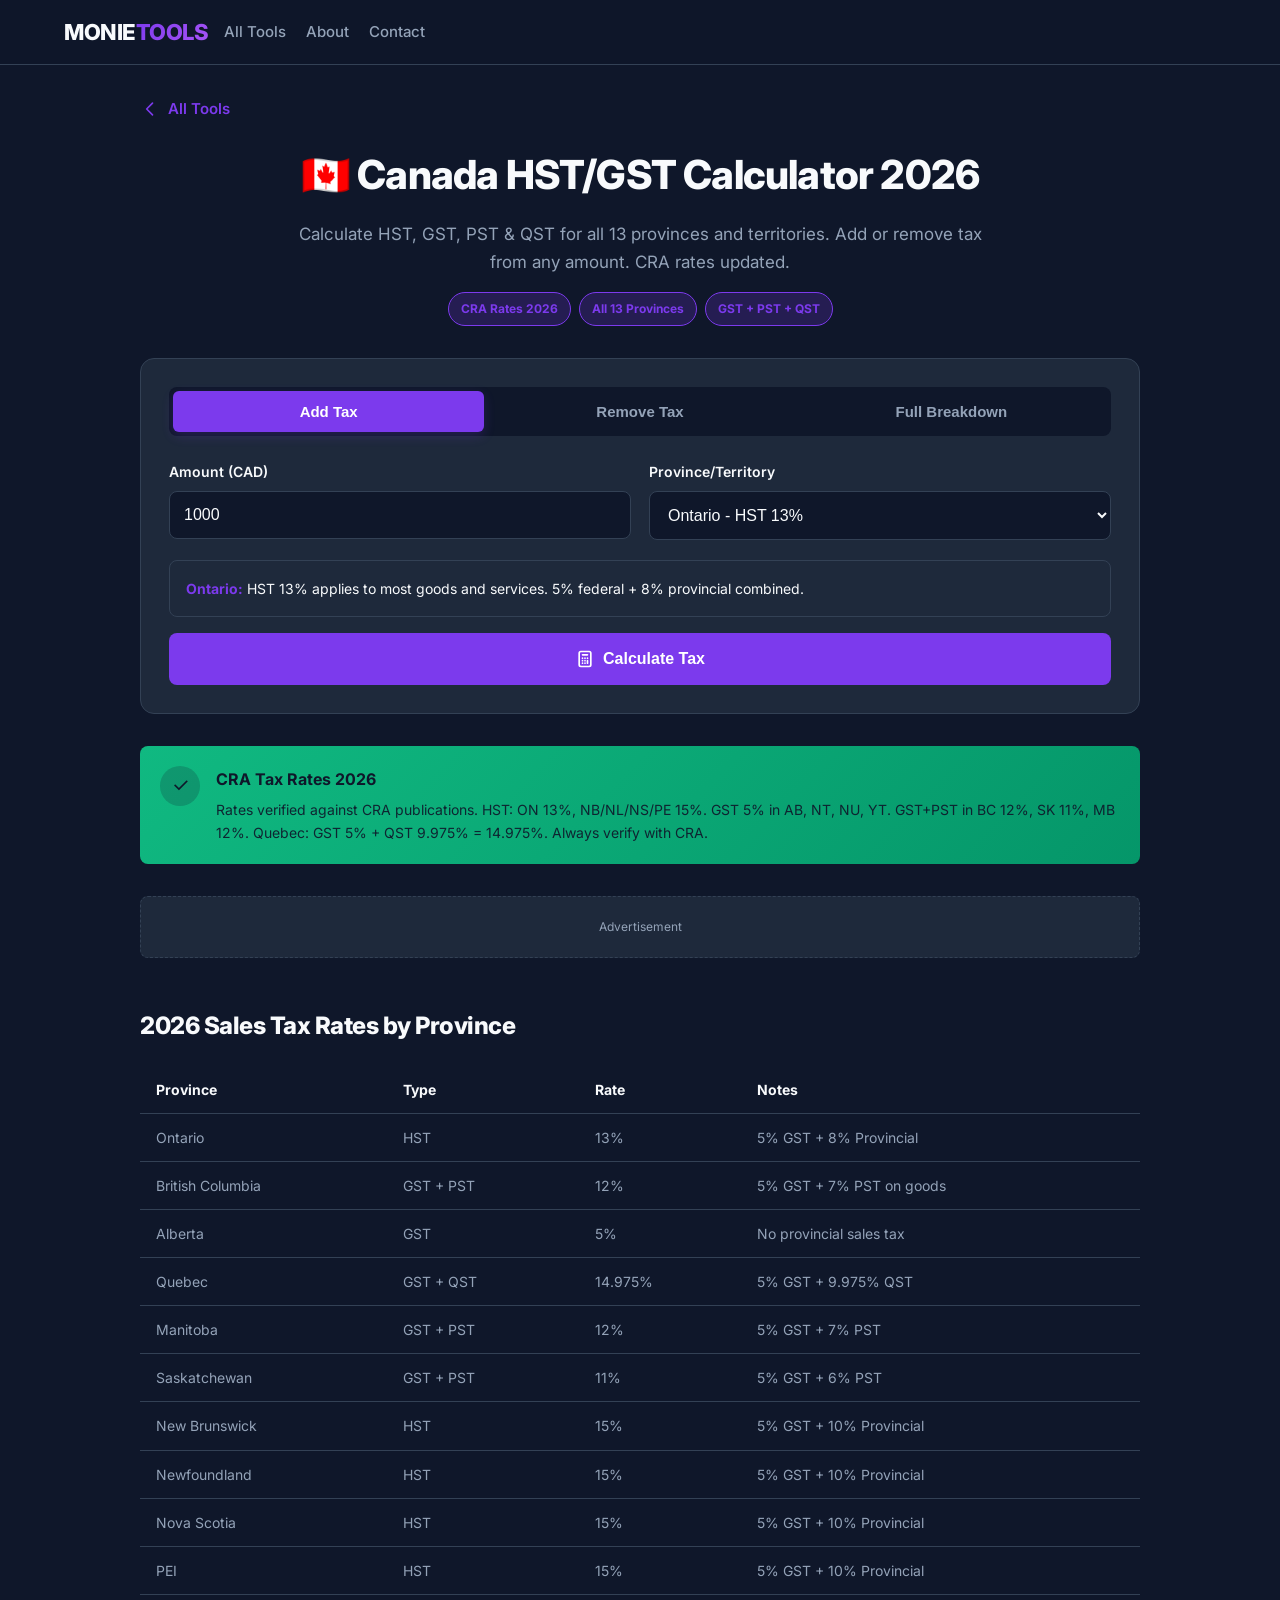
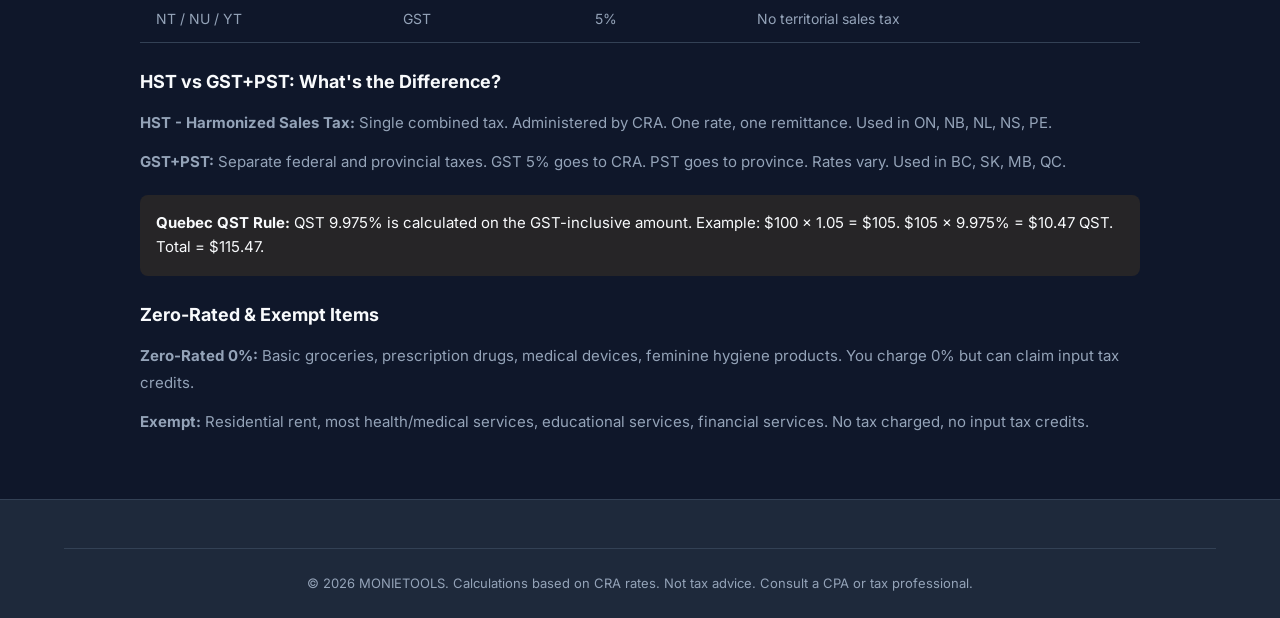
==== tools/canada-hst-calculator.html @ f0d53a40 "Add Canada HST/GST Calculator for 2026" ====
<!DOCTYPE html>
<html lang="en-CA">
<head>
<meta charset="UTF-8">
<meta name="viewport" content="width=device-width, initial-scale=1.0">
<title>Canada HST/GST Calculator 2026 | All Provinces | GST+PST | CRA | MONIETOOLS</title>
<meta name="description" content="Calculate HST, GST, PST for all 13 Canadian provinces. ON 13%, BC 12%, QC 14.975%. Add or remove tax. CRA rates 2026. Free, accurate.">
<meta name="theme-color" content="#0f172a">
<link rel="stylesheet" href="../style.css">
<link rel="preconnect" href="https://fonts.googleapis.com">
<link href="https://fonts.googleapis.com/css2?family=Inter:wght@400;500;600;700;800&display=swap" rel="stylesheet">
<script type="application/ld+json">
{
 "@context":"https://schema.org",
 "@type":"SoftwareApplication",
 "name":"Canada HST/GST Calculator",
 "applicationCategory":"FinanceApplication",
 "operatingSystem":"Web",
 "offers":{"@type":"Offer","price":"0","priceCurrency":"CAD"},
 "aggregateRating":{"@type":"AggregateRating","ratingValue":"4.8","ratingCount":"3156"}
}
</script>
<script type="application/ld+json">
{
 "@context":"https://schema.org",
 "@type":"FAQPage",
 "mainEntity":[
  {"@type":"Question","name":"What is HST rate in Ontario 2026?","acceptedAnswer":{"@type":"Answer","text":"Ontario HST is 13%: 5% federal GST + 8% provincial. Applies to most goods and services."}},
  {"@type":"Question","name":"Do I charge GST or HST in BC?","acceptedAnswer":{"@type":"Answer","text":"British Columbia uses GST 5% + PST 7% = 12% total. BC does not use HST. PST applies to goods, not most services."}},
  {"@type":"Question","name":"What is QST in Quebec?","acceptedAnswer":{"@type":"Answer","text":"Quebec Sales Tax QST is 9.975%. Combined with 5% GST = 14.975% total. QST applies after GST is calculated."}},
  {"@type":"Question","name":"Which provinces have HST?","acceptedAnswer":{"@type":"Answer","text":"HST provinces: ON 13%, NB 15%, NL 15%, NS 15%, PE 15%. All others use GST+PST or GST only."}}
 ]
}
</script>
<style>
.tool-wrap{max-width:1000px;margin:32px auto}
.tool-header{text-align:center;margin-bottom:32px}
.tool-header h1{font-size:clamp(26px,4vw,40px);font-weight:800;margin-bottom:12px;letter-spacing:-0.8px}
.tool-header p{color:var(--muted);font-size:17px;max-width:700px;margin:0 auto}
.calc-card{background:var(--card);border:1px solid var(--border);border-radius:var(--radius);padding:28px;margin-bottom:28px}
.tabs{display:flex;background:var(--navy);border-radius:var(--radius-sm);padding:4px;margin-bottom:24px}
.tab{flex:1;padding:12px;border:none;background:transparent;color:var(--muted);font-weight:600;border-radius:6px;cursor:pointer;transition:all var(--t);font-size:15px}
.tab.active{background:var(--purple);color:white;box-shadow:0 4px 12px var(--purple-glow)}
.input-grid{display:grid;gap:18px;margin-bottom:20px}
@media(min-width:640px){.input-grid{grid-template-columns:1fr 1fr}}
.input-group label{display:block;font-weight:600;margin-bottom:8px;font-size:14px}
.input-group input,.input-group select{width:100%;background:var(--navy);border:1px solid var(--border);border-radius:var(--radius-sm);padding:14px;color:var(--text);font-size:16px;outline:0;transition:all var(--t)}
.input-group input:focus,.input-group select:focus{border-color:var(--purple);box-shadow:0 0 0 3px var(--purple-glow)}
.results{background:linear-gradient(145deg,var(--navy),var(--navy-light));border:1px solid var(--purple);border-radius:var(--radius-sm);padding:24px;margin-top:24px}
.result-section{margin-bottom:24px}
.result-section:last-child{margin-bottom:0}
.result-section h4{font-size:14px;color:var(--purple);font-weight:700;margin-bottom:12px;text-transform:uppercase;letter-spacing:0.5px}
.result-row{display:flex;justify-content:space-between;padding:10px 0;border-bottom:1px solid var(--border);font-size:15px}
.result-row:last-child{border:none}
.result-row.total{font-weight:800;font-size:18px;color:var(--text);padding-top:14px;margin-top:8px;border-top:2px solid var(--purple)}
.result-row span:first-child{color:var(--muted)}
.result-row span:last-child{font-weight:600}
.btn{display:inline-flex;align-items:center;justify-content:center;gap:8px;width:100%;background:var(--purple);color:white;border:none;padding:16px;border-radius:var(--radius-sm);font-weight:700;font-size:16px;cursor:pointer;transition:all var(--t);margin-top:16px}
.btn:hover{background:var(--purple-dark);transform:translateY(-2px);box-shadow:0 8px 20px var(--purple-glow)}
.btn-secondary{background:var(--navy-light);border:1px solid var(--border);color:var(--text)}
.btn-secondary:hover{background:var(--card-hover)}
.action-row{display:grid;grid-template-columns:1fr 1fr;gap:12px;margin-top:16px}
.badge-row{display:flex;flex-wrap:wrap;gap:8px;margin:16px 0;justify-content:center}
.badge-pro{background:var(--purple-glow);color:var(--purple);border:1px solid var(--purple);font-size:12px;font-weight:700;padding:6px 12px;border-radius:20px}
.compliance{background:linear-gradient(135deg,var(--success),#059669);color:var(--navy);border-radius:var(--radius-sm);padding:20px;margin:32px 0;display:flex;gap:16px;align-items:flex-start}
.compliance-icon{flex-shrink:0;width:40px;height:40px;background:rgba(15,23,42,0.2);border-radius:50%;display:flex;align-items:center;justify-content:center;font-size:20px}
.compliance h4{color:var(--navy);margin-bottom:6px;font-size:16px}
.compliance p{color:var(--navy);opacity:0.9;margin:0;font-size:14px}
.content-section{margin:48px 0}
.content-section h2{font-size:24px;font-weight:800;margin-bottom:16px;letter-spacing:-0.5px}
.content-section h3{font-size:18px;font-weight:700;margin:24px 0 12px}
.content-section p,.content-section li{color:var(--muted);line-height:1.8;margin-bottom:12px}
.content-section ul{padding-left:20px}
.alert{background:rgba(245,158,11,0.1);border-left:3px solid var(--warning);padding:16px;border-radius:var(--radius-sm);margin:20px 0}
.alert strong{color:var(--warning)}
.back-link{display:inline-flex;align-items:center;gap:8px;color:var(--purple);font-weight:600;margin-bottom:20px;transition:gap var(--t)}
.back-link:hover{gap:12px}
.table-wrap{overflow-x:auto;margin:20px 0}
table{width:100%;border-collapse:collapse;font-size:14px}
th,td{padding:12px 16px;text-align:left;border-bottom:1px solid var(--border)}
th{background:var(--navy);font-weight:700;color:var(--text)}
td{color:var(--muted)}
.province-info{background:var(--navy-light);border:1px solid var(--border);border-radius:var(--radius-sm);padding:16px;margin-top:12px;font-size:14px}
.province-info strong{color:var(--purple)}
</style>
</head>
<body>
<header class="header">
  <div class="container header-inner">
    <a class="logo" href="../">MONIE<span>TOOLS</span></a>
    <nav class="nav">
      <a href="../">All Tools</a>
      <a href="../about.html">About</a>
      <a href="../contact.html">Contact</a>
    </nav>
  </div>
</header>

<main>
<div class="container">
  <div class="tool-wrap">
    <a href="../" class="back-link">
      <svg width="20" height="20" fill="none" stroke="currentColor" viewBox="0 0 24 24"><path stroke-linecap="round" stroke-linejoin="round" stroke-width="2" d="M15 19l-7-7 7-7"/></svg>
      All Tools
    </a>

    <div class="tool-header">
      <h1>🇨🇦 Canada HST/GST Calculator 2026</h1>
      <p>Calculate HST, GST, PST & QST for all 13 provinces and territories. Add or remove tax from any amount. CRA rates updated.</p>
      <div class="badge-row">
        <span class="badge-pro">CRA Rates 2026</span>
        <span class="badge-pro">All 13 Provinces</span>
        <span class="badge-pro">GST + PST + QST</span>
      </div>
    </div>

    <div class="calc-card">
      <div class="tabs">
        <button class="tab active" data-tab="add">Add Tax</button>
        <button class="tab" data-tab="remove">Remove Tax</button>
        <button class="tab" data-tab="breakdown">Full Breakdown</button>
      </div>

      <div class="input-grid">
        <div class="input-group">
          <label for="amount">Amount (CAD)</label>
          <input type="number" id="amount" placeholder="1000.00" value="1000" step="0.01" min="0">
        </div>
        <div class="input-group">
          <label for="province">Province/Territory</label>
          <select id="province">
            <option value="ON">Ontario - HST 13%</option>
            <option value="BC">British Columbia - GST 5% + PST 7% = 12%</option>
            <option value="AB">Alberta - GST 5%</option>
            <option value="QC">Quebec - GST 5% + QST 9.975% = 14.975%</option>
            <option value="MB">Manitoba - GST 5% + PST 7% = 12%</option>
            <option value="SK">Saskatchewan - GST 5% + PST 6% = 11%</option>
            <option value="NB">New Brunswick - HST 15%</option>
            <option value="NL">Newfoundland & Labrador - HST 15%</option>
            <option value="NS">Nova Scotia - HST 15%</option>
            <option value="PE">Prince Edward Island - HST 15%</option>
            <option value="NT">Northwest Territories - GST 5%</option>
            <option value="NU">Nunavut - GST 5%</option>
            <option value="YT">Yukon - GST 5%</option>
          </select>
        </div>
      </div>

      <div class="province-info" id="provinceInfo">
        <strong>Ontario:</strong> HST 13% applies to most goods and services. 5% federal + 8% provincial combined.
      </div>

      <button class="btn" id="calculateBtn">
        <svg width="20" height="20" fill="none" stroke="currentColor" viewBox="0 0 24 24"><path stroke-linecap="round" stroke-linejoin="round" stroke-width="2" d="M9 7h6m0 10v-3m-3 3h.01M9 17h.01M9 14h.01M12 14h.01M15 11h.01M12 11h.01M9 11h.01M7 21h10a2 2 0 002-2V5a2 2 0 00-2-2H7a2 2 0 00-2 2v14a2 2 0 002 2z"/></svg>
        Calculate Tax
      </button>

      <div class="results" id="results" style="display:none">
        <div class="result-section">
          <h4>Tax Breakdown</h4>
          <div class="result-row"><span>Subtotal - Before Tax</span><span id="subtotal">$0.00</span></div>
          <div class="result-row" id="gstRow"><span>GST 5%</span><span id="gst">$0.00</span></div>
          <div class="result-row" id="pstRow" style="display:none"><span id="pstLabel">PST</span><span id="pst">$0.00</span></div>
          <div class="result-row" id="hstRow" style="display:none"><span>HST</span><span id="hst">$0.00</span></div>
          <div class="result-row" id="qstRow" style="display:none"><span>QST 9.975%</span><span id="qst">$0.00</span></div>
          <div class="result-row total"><span>Total - With Tax</span><span id="total">$0.00</span></div>
        </div>

        <div class="result-section">
          <h4>Summary</h4>
          <div class="result-row"><span>Total Tax Amount</span><span id="totalTax">$0.00</span></div>
          <div class="result-row"><span>Effective Tax Rate</span><span id="effRate">0.00%</span></div>
          <div class="result-row"><span>Province</span><span id="provinceName">Ontario</span></div>
        </div>
      </div>

      <div class="action-row" id="actions" style="display:none">
        <button class="btn btn-secondary" id="copyBtn">Copy Breakdown</button>
        <button class="btn btn-secondary" id="printBtn">Print Invoice</button>
      </div>
    </div>

    <div class="compliance">
      <div class="compliance-icon">✓</div>
      <div>
        <h4>CRA Tax Rates 2026</h4>
        <p>Rates verified against CRA publications. HST: ON 13%, NB/NL/NS/PE 15%. GST 5% in AB, NT, NU, YT. GST+PST in BC 12%, SK 11%, MB 12%. Quebec: GST 5% + QST 9.975% = 14.975%. Always verify with CRA.</p>
      </div>
    </div>

    <div class="ad-slot"><span>Advertisement</span></div>

    <section class="content-section">
      <h2>2026 Sales Tax Rates by Province</h2>
      <div class="table-wrap">
        <table>
          <thead><tr><th>Province</th><th>Type</th><th>Rate</th><th>Notes</th></tr></thead>
          <tbody>
            <tr><td>Ontario</td><td>HST</td><td>13%</td><td>5% GST + 8% Provincial</td></tr>
            <tr><td>British Columbia</td><td>GST + PST</td><td>12%</td><td>5% GST + 7% PST on goods</td></tr>
            <tr><td>Alberta</td><td>GST</td><td>5%</td><td>No provincial sales tax</td></tr>
            <tr><td>Quebec</td><td>GST + QST</td><td>14.975%</td><td>5% GST + 9.975% QST</td></tr>
            <tr><td>Manitoba</td><td>GST + PST</td><td>12%</td><td>5% GST + 7% PST</td></tr>
            <tr><td>Saskatchewan</td><td>GST + PST</td><td>11%</td><td>5% GST + 6% PST</td></tr>
            <tr><td>New Brunswick</td><td>HST</td><td>15%</td><td>5% GST + 10% Provincial</td></tr>
            <tr><td>Newfoundland</td><td>HST</td><td>15%</td><td>5% GST + 10% Provincial</td></tr>
            <tr><td>Nova Scotia</td><td>HST</td><td>15%</td><td>5% GST + 10% Provincial</td></tr>
            <tr><td>PEI</td><td>HST</td><td>15%</td><td>5% GST + 10% Provincial</td></tr>
            <tr><td>NT / NU / YT</td><td>GST</td><td>5%</td><td>No territorial sales tax</td></tr>
          </tbody>
        </table>
      </div>

      <h3>HST vs GST+PST: What's the Difference?</h3>
      <p><strong>HST - Harmonized Sales Tax:</strong> Single combined tax. Administered by CRA. One rate, one remittance. Used in ON, NB, NL, NS, PE.</p>
      <p><strong>GST+PST:</strong> Separate federal and provincial taxes. GST 5% goes to CRA. PST goes to province. Rates vary. Used in BC, SK, MB, QC.</p>

      <div class="alert">
        <strong>Quebec QST Rule:</strong> QST 9.975% is calculated on the GST-inclusive amount. Example: $100 × 1.05 = $105. $105 × 9.975% = $10.47 QST. Total = $115.47.
      </div>

      <h3>Zero-Rated & Exempt Items</h3>
      <p><strong>Zero-Rated 0%:</strong> Basic groceries, prescription drugs, medical devices, feminine hygiene products. You charge 0% but can claim input tax credits.</p>
      <p><strong>Exempt:</strong> Residential rent, most health/medical services, educational services, financial services. No tax charged, no input tax credits.</p>
    </section>
  </div>
</div>
</main>

<footer class="footer">
  <div class="container">
    <div class="footer-bottom">
      <p>© 2026 MONIETOOLS. Calculations based on CRA rates. Not tax advice. Consult a CPA or tax professional.</p>
    </div>
  </div>
</footer>

<script>
document.addEventListener('DOMContentLoaded',function(){
  const taxData={
    ON:{type:'hst',gst:0.05,hst:0.13,pst:0,name:'Ontario',info:'HST 13% applies to most goods and services. 5% federal + 8% provincial combined.'},
    BC:{type:'gstpst',gst:0.05,pst:0.07,name:'British Columbia',info:'GST 5% + PST 7% = 12%. PST applies to goods, not most services.'},
    AB:{type:'gst',gst:0.05,name:'Alberta',info:'GST 5% only. No provincial sales tax. Lowest tax rate in Canada.'},
    QC:{type:'qst',gst:0.05,qst:0.09975,name:'Quebec',info:'GST 5% + QST 9.975% = 14.975%. QST calculated on GST-inclusive amount.'},
    MB:{type:'gstpst',gst:0.05,pst:0.07,name:'Manitoba',info:'GST 5% + PST 7% = 12% total.'},
    SK:{type:'gstpst',gst:0.05,pst:0.06,name:'Saskatchewan',info:'GST 5% + PST 6% = 11% total.'},
    NB:{type:'hst',gst:0.05,hst:0.15,pst:0,name:'New Brunswick',info:'HST 15%. 5% federal + 10% provincial.'},
    NL:{type:'hst',gst:0.05,hst:0.15,pst:0,name:'Newfoundland & Labrador',info:'HST 15%. 5% federal + 10% provincial.'},
    NS:{type:'hst',gst:0.05,hst:0.15,pst:0,name:'Nova Scotia',info:'HST 15%. 5% federal + 10% provincial.'},
    PE:{type:'hst',gst:0.05,hst:0.15,pst:0,name:'Prince Edward Island',info:'HST 15%. 5% federal + 10% provincial.'},
    NT:{type:'gst',gst:0.05,name:'Northwest Territories',info:'GST 5% only. No territorial sales tax.'},
    NU:{type:'gst',gst:0.05,name:'Nunavut',info:'GST 5% only. No territorial sales tax.'},
    YT:{type:'gst',gst:0.05,name:'Yukon',info:'GST 5% only. No territorial sales tax.'}
  };

  let mode='add';

  // Null-safe tab handling - Fixed from US Payroll bug
  document.querySelectorAll('.tab').forEach(tab=>{
    tab.addEventListener('click',function(){
      document.querySelectorAll('.tab').forEach(t=>t.classList.remove('active'));
      this.classList.add('active');
      mode=this.dataset.tab;
      calculate();
    });
  });

  function formatCAD(n){
    return new Intl.NumberFormat('en-CA',{style:'currency',currency:'CAD'}).format(n);
  }

  function updateProvinceInfo(){
    const prov=document.getElementById('province');
    const infoEl=document.getElementById('provinceInfo');
    if(!prov||!infoEl)return;
    const data=taxData[prov.value];
    if(data)infoEl.innerHTML=`<strong>${data.name}:</strong> ${data.info}`;
  }

  function calculate(){
    const amountEl=document.getElementById('amount');
    const provEl=document.getElementById('province');
    if(!amountEl||!provEl)return;

    const amount=parseFloat(amountEl.value)||0;
    const provCode=provEl.value;
    const data=taxData[provCode];
    if(!data)return;

    if(amount<=0){
      const res=document.getElementById('results');
      const act=document.getElementById('actions');
      if(res)res.style.display='none';
      if(act)act.style.display='none';
      return;
    }

    let subtotal,gst=0,pst=0,hst=0,qst=0,total;

    if(mode==='remove'){
      // Amount includes tax - remove it
      total=amount;
      if(data.type==='hst'){
        subtotal=total/(1+data.hst);
        hst=total-subtotal;
      }else if(data.type==='qst'){
        // Quebec: reverse QST then GST
        const afterQST=total/(1+data.qst);
        subtotal=afterQST/(1+data.gst);
        gst=afterQST-subtotal;
        qst=total-afterQST;
      }else if(data.type==='gstpst'){
        subtotal=total/(1+data.gst+data.pst);
        gst=subtotal*data.gst;
        pst=subtotal*data.pst;
      }else{
        subtotal=total/(1+data.gst);
        gst=total-subtotal;
      }
    }else{
      // Add tax - amount is base
      subtotal=amount;
      if(data.type==='hst'){
        hst=subtotal*data.hst;
        total=subtotal+hst;
      }else if(data.type==='qst'){
        gst=subtotal*data.gst;
        const afterGST=subtotal+gst;
        qst=afterGST*data.qst;
        total=subtotal+gst+qst;
      }else if(data.type==='gstpst'){
        gst=subtotal*data.gst;
        pst=subtotal*data.pst;
        total=subtotal+gst+pst;
      }else{
        gst=subtotal*data.gst;
        total=subtotal+gst;
      }
    }

    const totalTax=total-subtotal;
    const effRate=subtotal>0?(totalTax/subtotal)*100:0;

    // Null-safe updates - Fixed from US Payroll bug
    const setText=(id,val)=>{
      const el=document.getElementById(id);
      if(el)el.textContent=val;
    };
    const setDisplay=(id,disp)=>{
      const el=document.getElementById(id);
      if(el)el.style.display=disp;
    };

    setText('subtotal',formatCAD(subtotal));
    setText('gst',formatCAD(gst));
    setText('pst',formatCAD(pst));
    setText('hst',formatCAD(hst));
    setText('qst',formatCAD(qst));
    setText('total',formatCAD(total));
    setText('totalTax',formatCAD(totalTax));
    setText('effRate',effRate.toFixed(2)+'%');
    setText('provinceName',data.name);

    // Show/hide rows based on province type
    setDisplay('gstRow',data.type!=='hst'?'flex':'none');
    setDisplay('pstRow',data.type==='gstpst'?'flex':'none');
    setDisplay('hstRow',data.type==='hst'?'flex':'none');
    setDisplay('qstRow',data.type==='qst'?'flex':'none');

    const pstLabel=document.getElementById('pstLabel');
    if(pstLabel&&data.type==='gstpst'){
      pstLabel.textContent=`PST ${(data.pst*100).toFixed(0)}%`;
    }

    setDisplay('results','block');
    setDisplay('actions','grid');
  }

  // Null-safe event listeners - Fixed from US Payroll bug
  const calcBtn=document.getElementById('calculateBtn');
  if(calcBtn)calcBtn.addEventListener('click',calculate);

  ['amount','province'].forEach(id=>{
    const el=document.getElementById(id);
    if(el){
      el.addEventListener('input',()=>{
        updateProvinceInfo();
        calculate();
      });
      el.addEventListener('change',()=>{
        updateProvinceInfo();
        calcula
---- style.css ----
:root{
  --navy:#0f172a;--navy-light:#1e293b;--purple:#7c3aed;--purple-glow:rgba(124,58,237,0.2);
  --purple-dark:#6d28d9;--text:#f8fafc;--muted:#94a3b8;--card:#1e293b;--card-hover:#334155;
  --border:#334155;--success:#10b981;--radius:14px;--radius-sm:8px;
  --shadow:0 4px 6px -1px rgb(0 0 0 / 0.3);--shadow-lg:0 20px 25px -5px rgb(0 0 0 / 0.4);
  --t:0.25s cubic-bezier(0.4,0,0.2,1)
}
*,*:before,*:after{box-sizing:border-box;margin:0;padding:0}
html{-webkit-tap-highlight-color:transparent;scroll-behavior:smooth}
body{background:var(--navy);color:var(--text);font:15px/1.65 'Inter',ui-sans-serif,system-ui,-apple-system,sans-serif;-webkit-font-smoothing:antialiased}
a{color:inherit;text-decoration:none}
.container{max-width:1200px;margin:0 auto;padding:0 16px}
.header{position:sticky;top:0;z-index:50;background:rgba(15,23,42,0.85);backdrop-filter:blur(16px);border-bottom:1px solid var(--border)}
.header-inner{display:flex;align-items:center;gap:16px;padding:14px 0;min-height:64px}
.logo{font-size:22px;font-weight:800;letter-spacing:-0.5px;flex-shrink:0}
.logo span{background:linear-gradient(135deg,var(--purple),#a855f7);-webkit-background-clip:text;-webkit-text-fill-color:transparent}
.nav{display:none;gap:20px}
.nav a{color:var(--muted);font-weight:500;transition:color var(--t)}
.nav a:hover{color:var(--text)}
.search{flex:1;position:relative;max-width:400px;margin-left:auto}
.search input{width:100%;background:var(--navy-light);border:1px solid var(--border);border-radius:var(--radius-sm);padding:10px 16px 10px 42px;color:var(--text);font-size:14px;outline:0;transition:all var(--t)}
.search input:focus{border-color:var(--purple);box-shadow:0 0 0 3px var(--purple-glow)}
.search svg{position:absolute;left:14px;top:50%;transform:translateY(-50%);width:18px;height:18px;color:var(--muted);pointer-events:none}
.hero{padding:48px 0 32px;text-align:center}
.hero h1{font-size:clamp(28px,5vw,48px);font-weight:800;line-height:1.1;margin-bottom:16px;letter-spacing:-1.2px}
.gradient-text{background:linear-gradient(135deg,var(--purple),#a855f7,#c084fc);-webkit-background-clip:text;-webkit-text-fill-color:transparent}
.hero p{color:var(--muted);font-size:17px;max-width:600px;margin:0 auto 20px}
.hero-badges{display:flex;flex-wrap:wrap;gap:12px;justify-content:center;font-size:13px;color:var(--muted)}
.grid{display:grid;grid-template-columns:1fr;gap:16px;margin:32px 0 56px}
.card{background:linear-gradient(145deg,var(--card),var(--navy-light));border:1px solid var(--border);border-radius:var(--radius);padding:20px;transition:all var(--t);position:relative;overflow:hidden}
.card:before{content:'';position:absolute;inset:0;background:radial-gradient(600px circle at var(--x,0) var(--y,0),var(--purple-glow),transparent 40%);opacity:0;transition:opacity var(--t)}
.card:hover:before{opacity:1}
.card:hover{transform:translateY(-6px);border-color:var(--purple);box-shadow:var(--shadow-lg)}
.card-top{display:flex;justify-content:space-between;align-items:flex-start;margin-bottom:14px}
.card-icon{width:44px;height:44px;background:var(--purple-glow);border-radius:var(--radius-sm);display:flex;align-items:center;justify-content:center;font-size:22px}
.card-vol{background:var(--success);color:var(--navy);font-size:10px;font-weight:700;padding:3px 8px;border-radius:20px}
.card h3{font-size:17px;font-weight:700;margin-bottom:8px;line-height:1.3}
.card p{color:var(--muted);font-size:14px;line-height:1.5;margin-bottom:14px;min-height:42px}
.badges{display:flex;flex-wrap:wrap;gap:6px}
.badge{background:var(--navy);border:1px solid var(--border);color:var(--muted);font-size:11px;font-weight:600;padding:3px 8px;border-radius:6px}
.footer{background:var(--navy-light);border-top:1px solid var(--border);margin-top:64px;padding:48px 0 24px;color:var(--muted);font-size:14px}
.footer-top{margin-bottom:32px}
.footer-brand{margin-bottom:32px}
.footer-brand p{max-width:400px;margin-top:12px;line-height:1.6}
.footer-grid{display:grid;grid-template-columns:repeat(2,1fr);gap:32px}
.footer h4{color:var(--text);margin-bottom:12px;font-size:15px;font-weight:600}
.footer a{display:block;color:var(--muted);margin-bottom:8px;transition:color var(--t)}
.footer a:hover{color:var(--purple)}
.footer-bottom{border-top:1px solid var(--border);padding-top:24px;text-align:center;font-size:13px}
.ad-slot{background:var(--card);border:1px dashed var(--border);border-radius:var(--radius-sm);padding:20px;text-align:center;color:var(--muted);margin:24px 0;font-size:12px}
@media(min-width:640px){
  .container{padding:0 24px}.nav{display:flex}.grid{grid-template-columns:repeat(2,1fr);gap:20px}
  .card{padding:24px}.footer-grid{grid-template-columns:repeat(4,1fr)}
}
@media(min-width:1024px){
  .grid{grid-template-columns:repeat(3,1fr)}.footer-top{display:grid;grid-template-columns:1.2fr 2fr;gap:48px}
  .footer-brand{margin-bottom:0}
}
@media(prefers-reduced-motion:no-preference){
  .card{animation:fadeUp .5s var(--t) backwards}
  .card:nth-child(1){animation-delay:.05s}.card:nth-child(2){animation-delay:.1s}
  .card:nth-child(3){animation-delay:.15s}.card:nth-child(4){animation-delay:.2s}
  .card:nth-child(5){animation-delay:.25s}.card:nth-child(6){animation-delay:.3s}
  .card:nth-child(7){animation-delay:.35s}.card:nth-child(8){animation-delay:.4s}
  .card:nth-child(9){animation-delay:.45s}.card:nth-child(10){animation-delay:.5s}
  @keyframes fadeUp{from{opacity:0;transform:translateY(24px)}to{opacity:1;transform:translateY(0)}}
        }
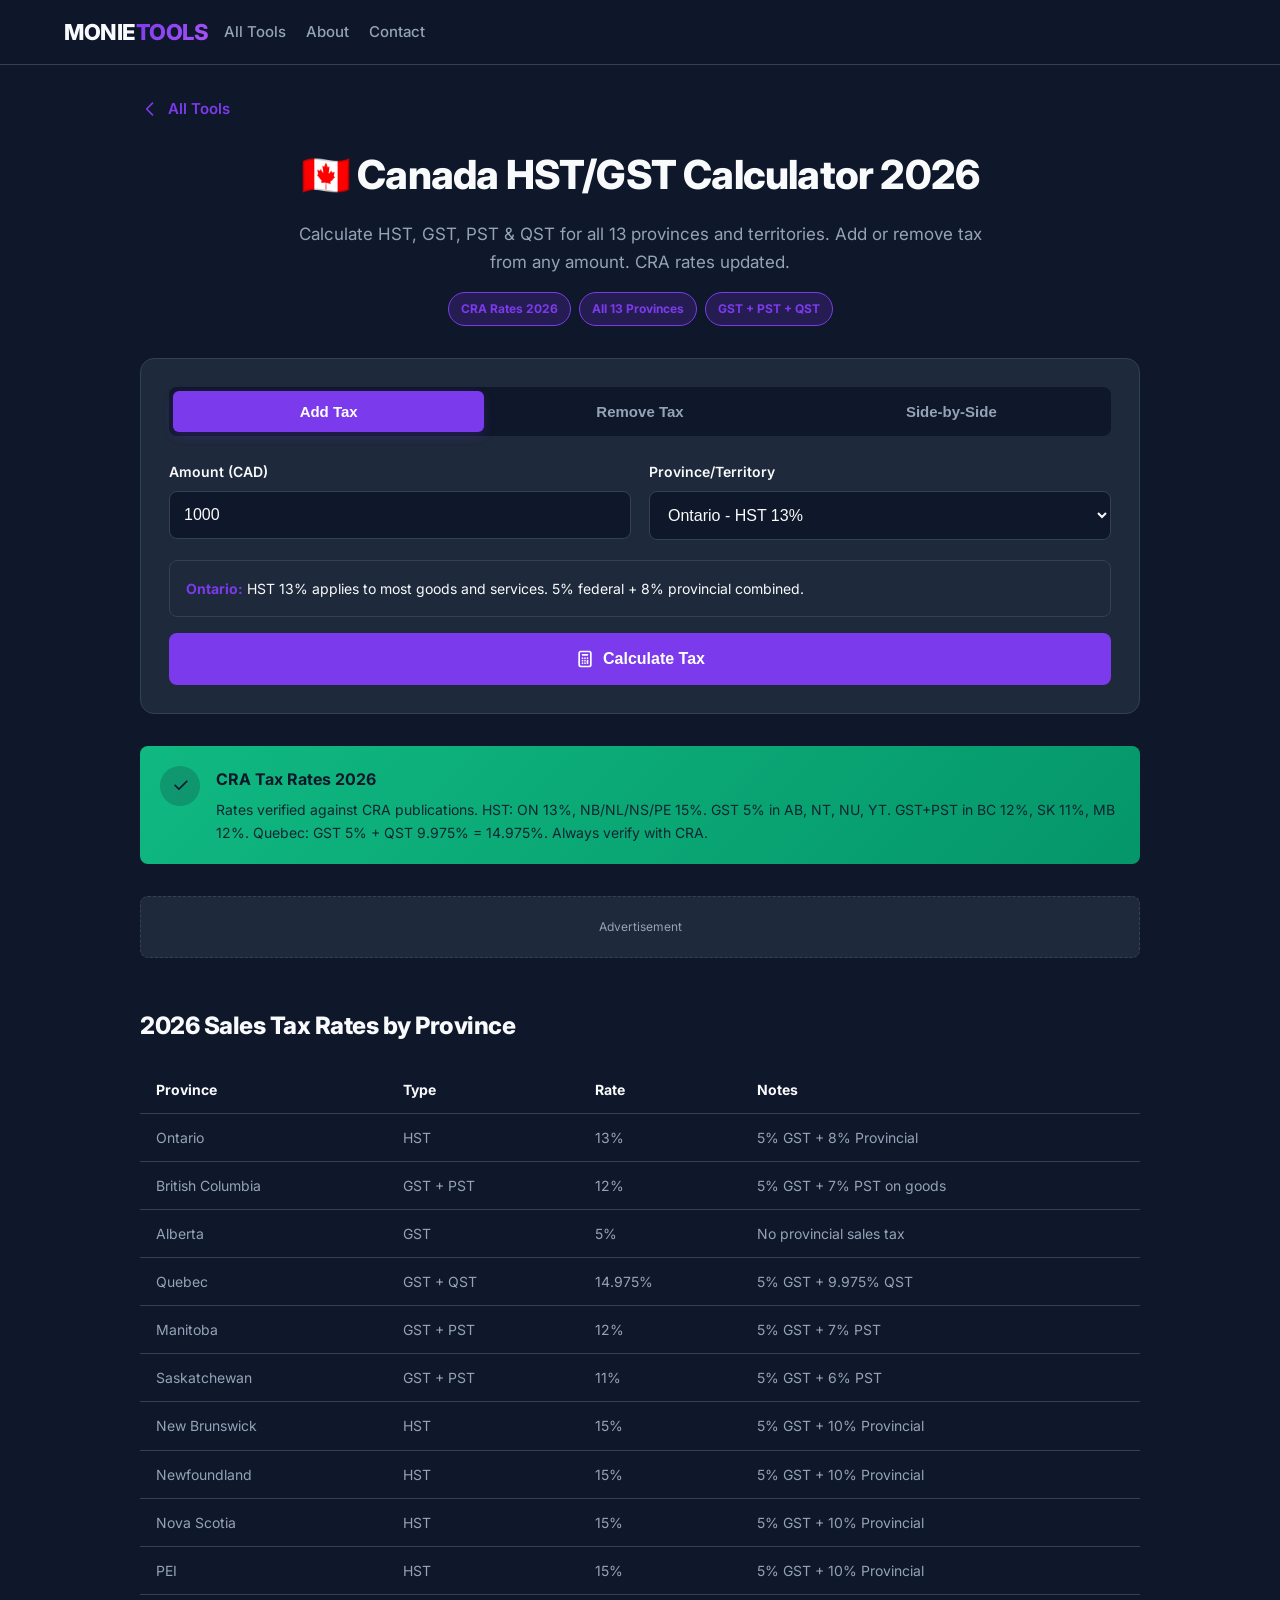
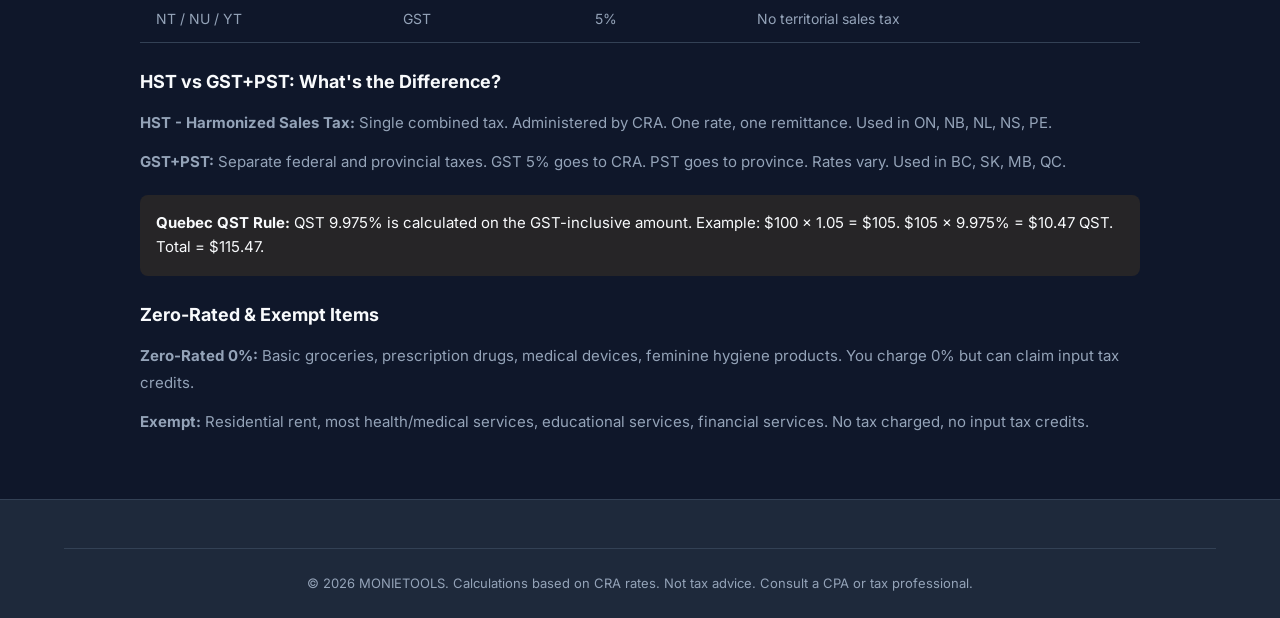
==== commit d0a27a93: "Enhance tax calculator with comparison feature Updated the tax calculator to include a side-by-side " ====
--- a/tools/canada-hst-calculator.html
+++ b/tools/canada-hst-calculator.html
@@ -82,6 +82,10 @@
 td{color:var(--muted)}
 .province-info{background:var(--navy-light);border:1px solid var(--border);border-radius:var(--radius-sm);padding:16px;margin-top:12px;font-size:14px}
 .province-info strong{color:var(--purple)}
+.compare-grid{display:grid;gap:20px}
+@media(min-width:768px){.compare-grid{grid-template-columns:1fr 1fr}}
+.compare-card{background:var(--navy-light);border:1px solid var(--border);border-radius:var(--radius-sm);padding:20px}
+.compare-card h5{font-size:16px;font-weight:700;margin-bottom:12px;color:var(--purple)}
 </style>
 </head>
 <body>
@@ -118,7 +122,7 @@
       <div class="tabs">
         <button class="tab active" data-tab="add">Add Tax</button>
         <button class="tab" data-tab="remove">Remove Tax</button>
-        <button class="tab" data-tab="breakdown">Full Breakdown</button>
+        <button class="tab" data-tab="breakdown">Side-by-Side</button>
       </div>
 
       <div class="input-grid">
@@ -156,21 +160,41 @@
       </button>
 
       <div class="results" id="results" style="display:none">
-        <div class="result-section">
-          <h4>Tax Breakdown</h4>
-          <div class="result-row"><span>Subtotal - Before Tax</span><span id="subtotal">$0.00</span></div>
-          <div class="result-row" id="gstRow"><span>GST 5%</span><span id="gst">$0.00</span></div>
-          <div class="result-row" id="pstRow" style="display:none"><span id="pstLabel">PST</span><span id="pst">$0.00</span></div>
-          <div class="result-row" id="hstRow" style="display:none"><span>HST</span><span id="hst">$0.00</span></div>
-          <div class="result-row" id="qstRow" style="display:none"><span>QST 9.975%</span><span id="qst">$0.00</span></div>
-          <div class="result-row total"><span>Total - With Tax</span><span id="total">$0.00</span></div>
+        <div id="standardResults">
+          <div class="result-section">
+            <h4>Tax Breakdown</h4>
+            <div class="result-row"><span>Subtotal - Before Tax</span><span id="subtotal">$0.00</span></div>
+            <div class="result-row" id="gstRow"><span>GST 5%</span><span id="gst">$0.00</span></div>
+            <div class="result-row" id="pstRow" style="display:none"><span id="pstLabel">PST</span><span id="pst">$0.00</span></div>
+            <div class="result-row" id="hstRow" style="display:none"><span>HST</span><span id="hst">$0.00</span></div>
+            <div class="result-row" id="qstRow" style="display:none"><span>QST 9.975%</span><span id="qst">$0.00</span></div>
+            <div class="result-row total"><span>Total - With Tax</span><span id="total">$0.00</span></div>
+          </div>
+
+          <div class="result-section">
+            <h4>Summary</h4>
+            <div class="result-row"><span>Total Tax Amount</span><span id="totalTax">$0.00</span></div>
+            <div class="result-row"><span>Effective Tax Rate</span><span id="effRate">0.00%</span></div>
+            <div class="result-row"><span>Province</span><span id="provinceName">Ontario</span></div>
+          </div>
         </div>
 
-        <div class="result-section">
-          <h4>Summary</h4>
-          <div class="result-row"><span>Total Tax Amount</span><span id="totalTax">$0.00</span></div>
-          <div class="result-row"><span>Effective Tax Rate</span><span id="effRate">0.00%</span></div>
-          <div class="result-row"><span>Province</span><span id="provinceName">Ontario</span></div>
+        <div id="compareResults" style="display:none">
+          <h4>Add vs Remove Tax Comparison</h4>
+          <div class="compare-grid">
+            <div class="compare-card">
+              <h5>If $1000 is Before Tax</h5>
+              <div class="result-row"><span>Subtotal</span><span id="addSubtotal">$0.00</span></div>
+              <div class="result-row"><span>Tax Added</span><span id="addTax">$0.00</span></div>
+              <div class="result-row total"><span>Total</span><span id="addTotal">$0.00</span></div>
+            </div>
+            <div class="compare-card">
+              <h5>If $1000 Includes Tax</h5>
+              <div class="result-row"><span>Subtotal</span><span id="remSubtotal">$0.00</span></div>
+              <div class="result-row"><span>Tax Included</span><span id="remTax">$0.00</span></div>
+              <div class="result-row total"><span>Total</span><span id="remTotal">$0.00</span></div>
+            </div>
+          </div>
         </div>
       </div>
 
@@ -277,6 +301,54 @@
     if(data)infoEl.innerHTML=`<strong>${data.name}:</strong> ${data.info}`;
   }
 
+  function calcTaxes(amount,data,isRemove){
+    let subtotal,gst=0,pst=0,hst=0,qst=0,total;
+    
+    if(isRemove){
+      total=amount;
+      if(data.type==='hst'){
+        subtotal=total/(1+data.hst);
+        hst=total-subtotal;
+      }else if(data.type==='qst'&&data.gst&&data.qst){
+        // Quebec: reverse QST then GST
+        const afterQST=total/(1+data.qst);
+        subtotal=afterQST/(1+data.gst);
+        gst=afterQST-subtotal;
+        qst=total-afterQST;
+      }else if(data.type==='gstpst'&&data.gst&&data.pst){
+        subtotal=total/(1+data.gst+data.pst);
+        gst=subtotal*data.gst;
+        pst=subtotal*data.pst;
+      }else if(data.gst){
+        subtotal=total/(1+data.gst);
+        gst=total-subtotal;
+      }else{
+        subtotal=total;
+      }
+    }else{
+      subtotal=amount;
+      if(data.type==='hst'&&data.hst){
+        hst=subtotal*data.hst;
+        total=subtotal+hst;
+      }else if(data.type==='qst'&&data.gst&&data.qst){
+        gst=subtotal*data.gst;
+        const afterGST=subtotal+gst;
+        qst=afterGST*data.qst;
+        total=subtotal+gst+qst;
+      }else if(data.type==='gstpst'&&data.gst&&data.pst){
+        gst=subtotal*data.gst;
+        pst=subtotal*data.pst;
+        total=subtotal+gst+pst;
+      }else if(data.gst){
+        gst=subtotal*data.gst;
+        total=subtotal+gst;
+      }else{
+        total=subtotal;
+      }
+    }
+    return{subtotal,gst,pst,hst,qst,total};
+  }
+
   function calculate(){
     const amountEl=document.getElementById('amount');
     const provEl=document.getElementById('province');
@@ -295,98 +367,7 @@
       return;
     }
 
-    let subtotal,gst=0,pst=0,hst=0,qst=0,total;
-
-    if(mode==='remove'){
-      // Amount includes tax - remove it
-      total=amount;
-      if(data.type==='hst'){
-        subtotal=total/(1+data.hst);
-        hst=total-subtotal;
-      }else if(data.type==='qst'){
-        // Quebec: reverse QST then GST
-        const afterQST=total/(1+data.qst);
-        subtotal=afterQST/(1+data.gst);
-        gst=afterQST-subtotal;
-        qst=total-afterQST;
-      }else if(data.type==='gstpst'){
-        subtotal=total/(1+data.gst+data.pst);
-        gst=subtotal*data.gst;
-        pst=subtotal*data.pst;
-      }else{
-        subtotal=total/(1+data.gst);
-        gst=total-subtotal;
-      }
-    }else{
-      // Add tax - amount is base
-      subtotal=amount;
-      if(data.type==='hst'){
-        hst=subtotal*data.hst;
-        total=subtotal+hst;
-      }else if(data.type==='qst'){
-        gst=subtotal*data.gst;
-        const afterGST=subtotal+gst;
-        qst=afterGST*data.qst;
-        total=subtotal+gst+qst;
-      }else if(data.type==='gstpst'){
-        gst=subtotal*data.gst;
-        pst=subtotal*data.pst;
-        total=subtotal+gst+pst;
-      }else{
-        gst=subtotal*data.gst;
-        total=subtotal+gst;
-      }
-    }
-
-    const totalTax=total-subtotal;
-    const effRate=subtotal>0?(totalTax/subtotal)*100:0;
-
-    // Null-safe updates - Fixed from US Payroll bug
-    const setText=(id,val)=>{
-      const el=document.getElementById(id);
-      if(el)el.textContent=val;
-    };
-    const setDisplay=(id,disp)=>{
-      const el=document.getElementById(id);
-      if(el)el.style.display=disp;
-    };
-
-    setText('subtotal',formatCAD(subtotal));
-    setText('gst',formatCAD(gst));
-    setText('pst',formatCAD(pst));
-    setText('hst',formatCAD(hst));
-    setText('qst',formatCAD(qst));
-    setText('total',formatCAD(total));
-    setText('totalTax',formatCAD(totalTax));
-    setText('effRate',effRate.toFixed(2)+'%');
-    setText('provinceName',data.name);
-
-    // Show/hide rows based on province type
-    setDisplay('gstRow',data.type!=='hst'?'flex':'none');
-    setDisplay('pstRow',data.type==='gstpst'?'flex':'none');
-    setDisplay('hstRow',data.type==='hst'?'flex':'none');
-    setDisplay('qstRow',data.type==='qst'?'flex':'none');
-
-    const pstLabel=document.getElementById('pstLabel');
-    if(pstLabel&&data.type==='gstpst'){
-      pstLabel.textContent=`PST ${(data.pst*100).toFixed(0)}%`;
-    }
-
-    setDisplay('results','block');
-    setDisplay('actions','grid');
-  }
-
-  // Null-safe event listeners - Fixed from US Payroll bug
-  const calcBtn=document.getElementById('calculateBtn');
-  if(calcBtn)calcBtn.addEventListener('click',calculate);
-
-  ['amount','province'].forEach(id=>{
-    const el=document.getElementById(id);
-    if(el){
-      el.addEventListener('input',()=>{
-        updateProvinceInfo();
-        calculate();
-      });
-      el.addEventListener('change',()=>{
-        updateProvinceInfo();
-        calcula
+    if(mode==='breakdown'){
+      // Side-by-side comparison
+      const addRes=calcTaxes(amount,data,false);
+      const remRes=calcT
